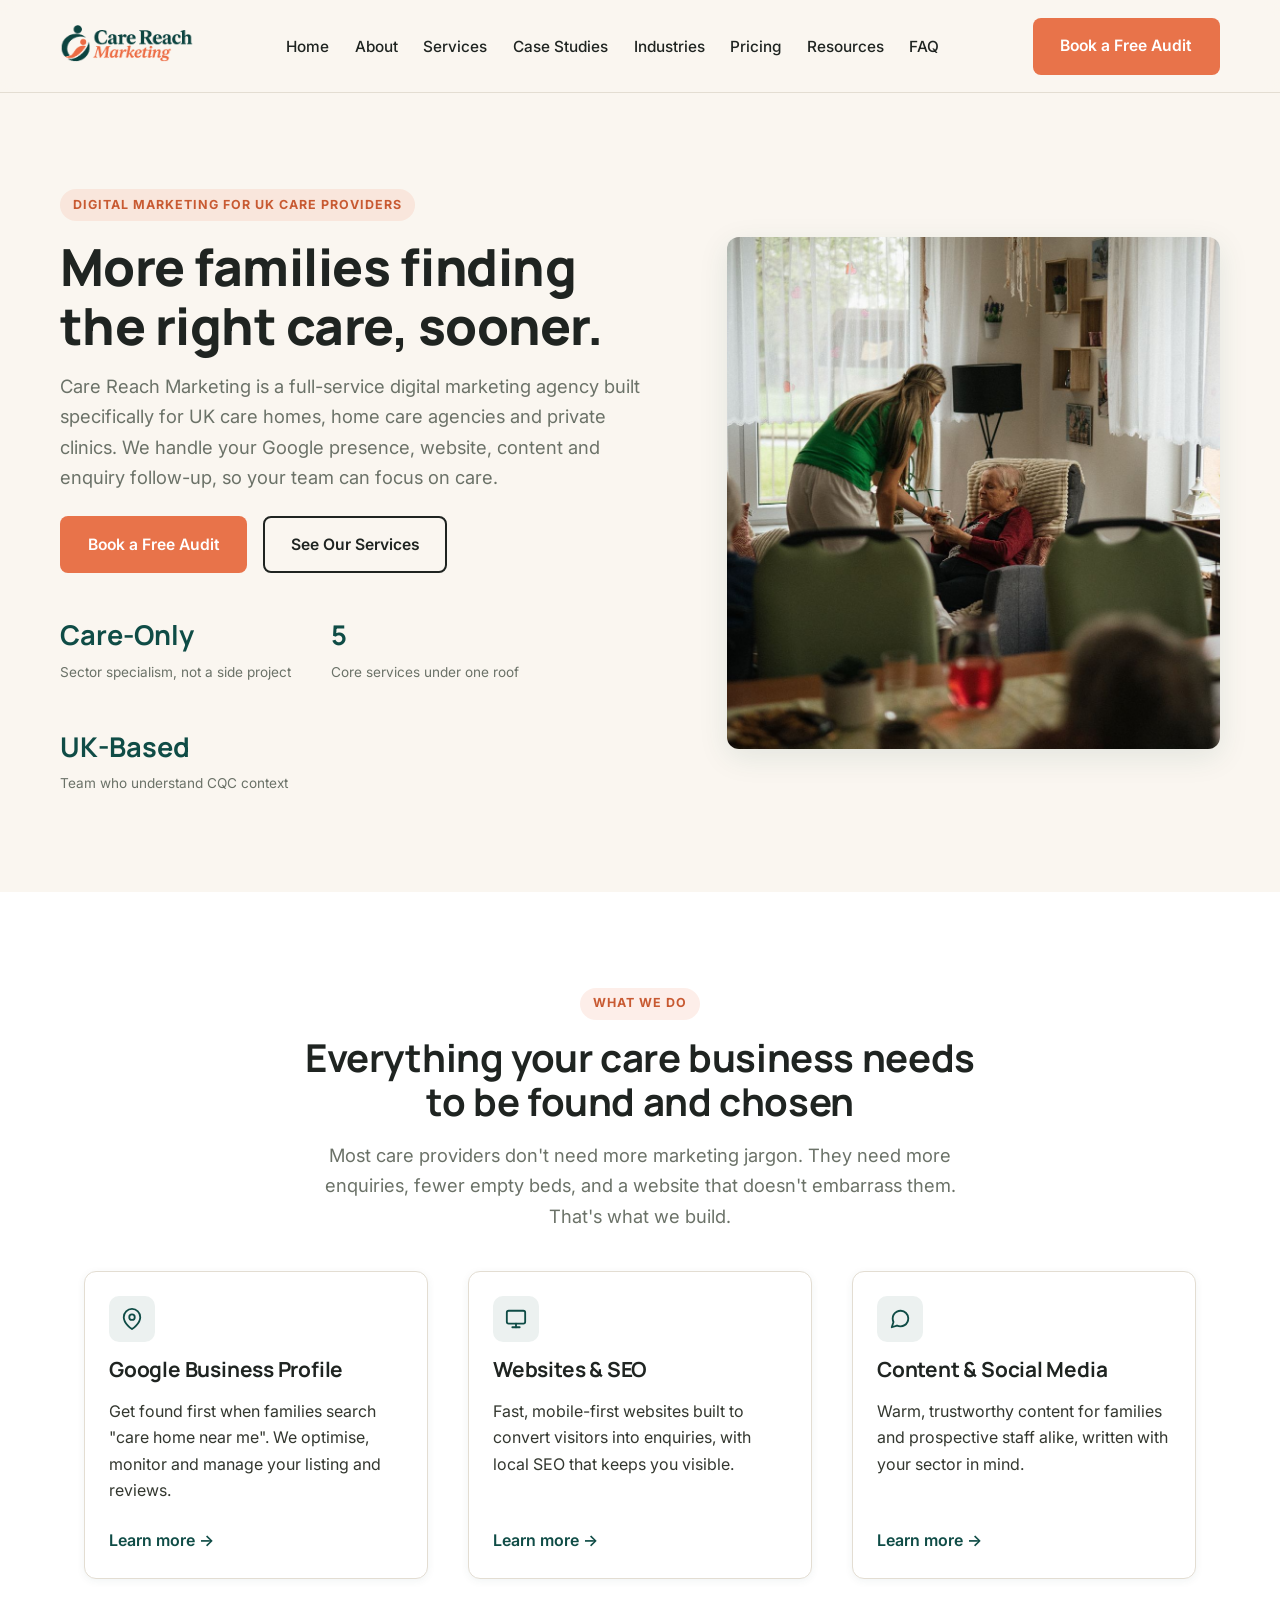
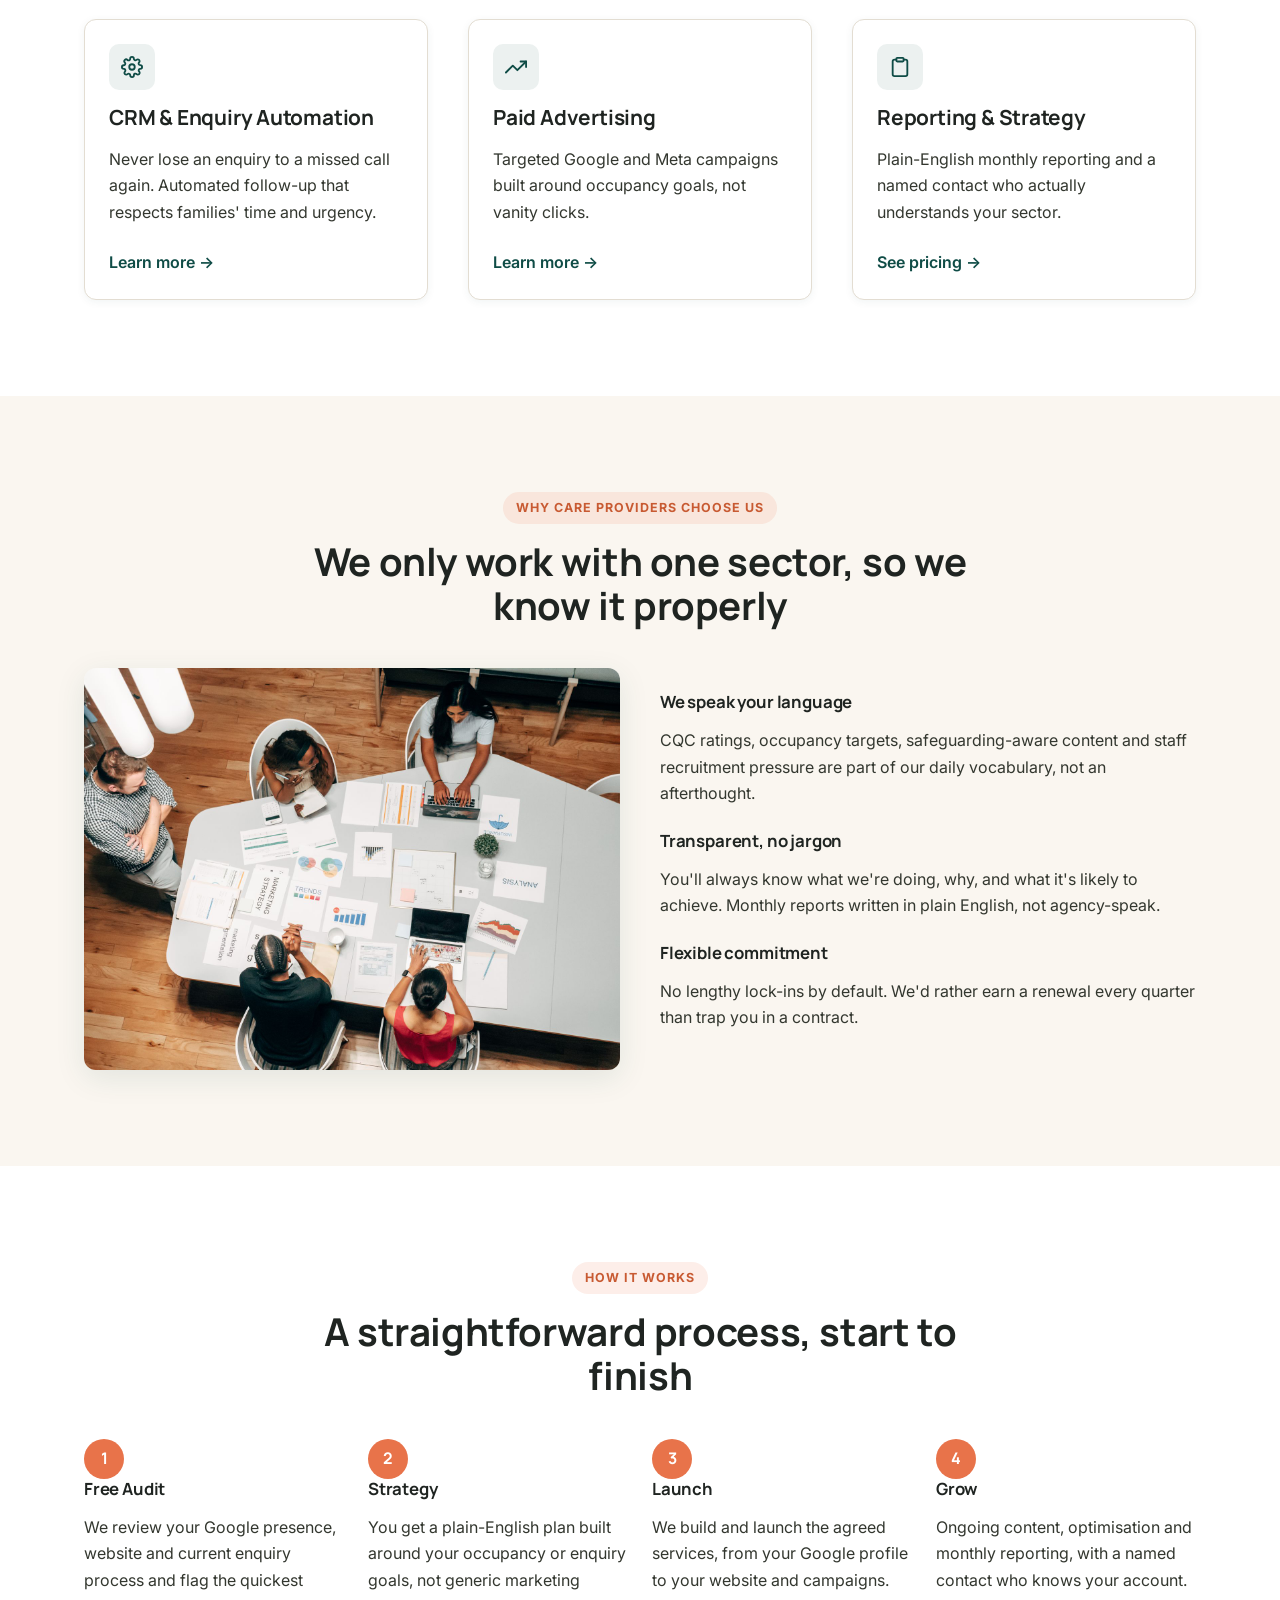
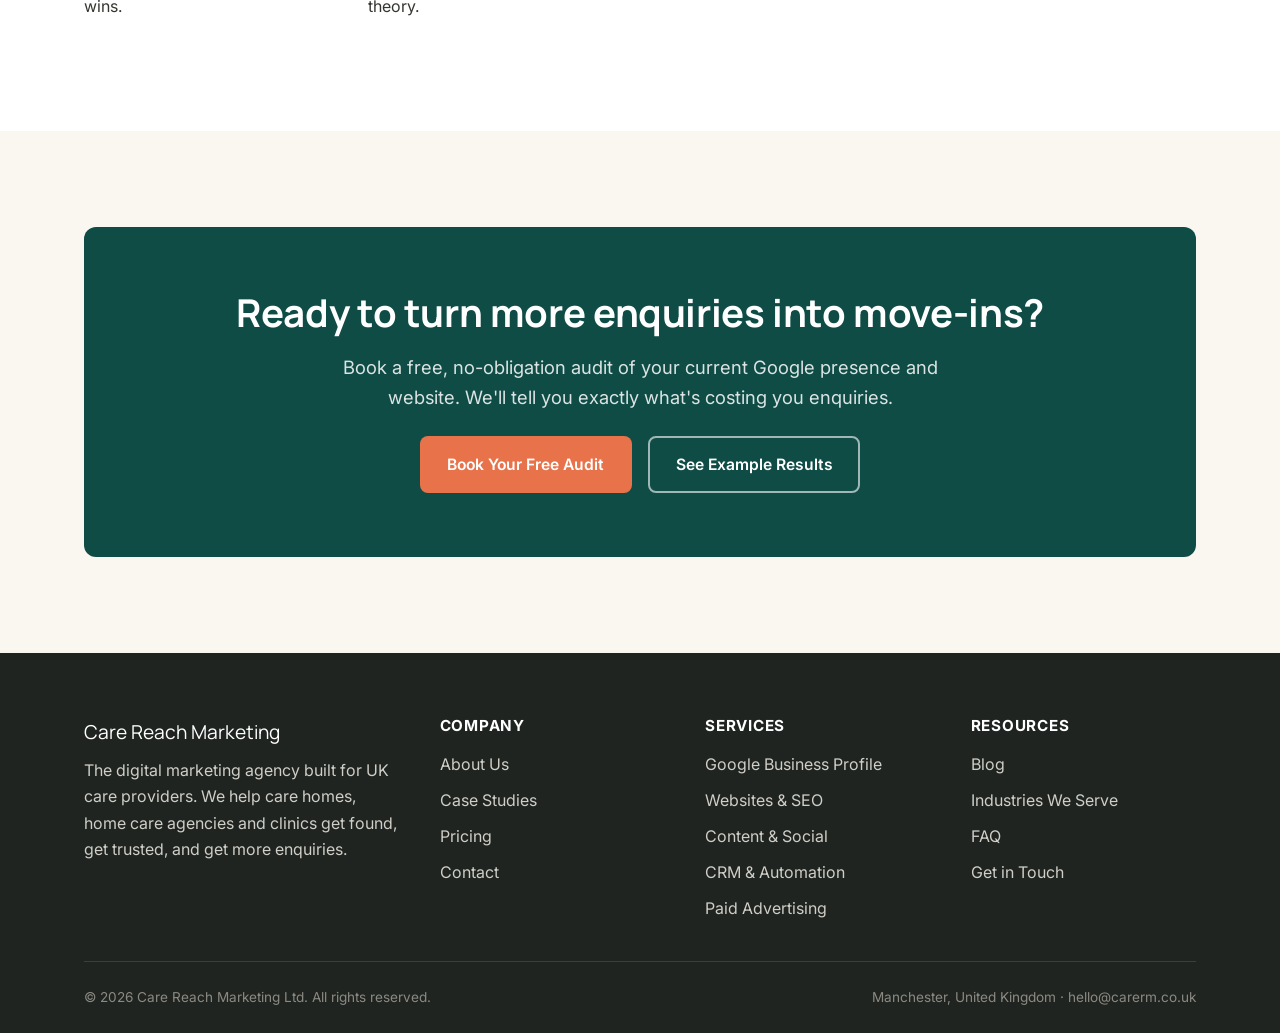
==== index.html @ 176f3e53 "Import existing Care Reach Marketing site Imports the 9-page static site as currently built, before " ====
<!DOCTYPE html>
<html lang="en-GB">
<head>
<meta charset="UTF-8">
<meta name="viewport" content="width=device-width, initial-scale=1.0">
<title>Care Home Marketing Agency UK | Care Reach Marketing</title>
<meta name="description" content="UK digital marketing agency for care homes, home care agencies and clinics. Get more enquiries with Google, website, content and CRM support. Book a free audit.">
<link rel="canonical" href="https://care-reach-marketing.vercel.app">
<meta property="og:type" content="website">
<meta property="og:site_name" content="Care Reach Marketing">
<meta property="og:title" content="Care Home Marketing Agency UK | Care Reach Marketing">
<meta property="og:description" content="UK digital marketing agency for care homes, home care agencies and clinics. Get more enquiries with Google, website, content and CRM support. Book a free audit.">
<meta property="og:url" content="https://care-reach-marketing.vercel.app">
<meta property="og:image" content="https://images.pexels.com/photos/6129145/pexels-photo-6129145.jpeg?auto=compress&cs=tinysrgb&w=1200">
<meta property="og:locale" content="en_GB">
<meta name="twitter:card" content="summary_large_image">
<meta name="twitter:title" content="Care Home Marketing Agency UK | Care Reach Marketing">
<meta name="twitter:description" content="UK digital marketing agency for care homes, home care agencies and clinics. Get more enquiries with Google, website, content and CRM support. Book a free audit.">
<meta name="twitter:image" content="https://images.pexels.com/photos/6129145/pexels-photo-6129145.jpeg?auto=compress&cs=tinysrgb&w=1200">
<link rel="preconnect" href="https://fonts.googleapis.com">
<link rel="preconnect" href="https://fonts.gstatic.com" crossorigin>
<link href="https://fonts.googleapis.com/css2?family=Manrope:wght@500;600;700;800&family=Inter:wght@400;500;600;700&display=swap" rel="stylesheet">
<link rel="icon" href="assets/favicon.ico" sizes="any">
<link rel="apple-touch-icon" href="assets/apple-touch-icon.png">
<link rel="stylesheet" href="assets/css/styles.css">
<script type="application/ld+json">
{
  "@context": "https://schema.org",
  "@type": "ProfessionalService",
  "name": "Care Reach Marketing",
  "url": "https://care-reach-marketing.vercel.app",
  "logo": "https://care-reach-marketing.vercel.app/assets/images/logo.png",
  "image": "https://care-reach-marketing.vercel.app/assets/images/logo.png",
  "description": "Digital marketing agency for UK care homes, home care agencies and private clinics.",
  "email": "hello@carerm.co.uk",
  "telephone": "+44-161-000-0000",
  "address": {
    "@type": "PostalAddress",
    "addressLocality": "Manchester",
    "addressCountry": "GB"
  },
  "areaServed": "GB",
  "priceRange": "££"
}
</script>
</head>
<body>
<header class="site-header">
  <div class="container header-inner">
    <a href="index.html" class="logo">
      <img src="assets/images/logo.png" alt="Care Reach Marketing" class="logo-img">
    </a>
    <nav class="main-nav">
      <ul class="nav-links">
        <li><a href="index.html" class="active">Home</a></li>
        <li><a href="about.html">About</a></li>
        <li><a href="services.html">Services</a></li>
        <li><a href="case-studies.html">Case Studies</a></li>
        <li><a href="industries.html">Industries</a></li>
        <li><a href="pricing.html">Pricing</a></li>
        <li><a href="resources.html">Resources</a></li>
        <li><a href="faq.html">FAQ</a></li>
        <li class="mobile-only-cta"><a href="contact.html" class="btn btn-primary btn-block">Book a Free Audit</a></li>
      </ul>
    </nav>
    <div class="nav-cta">
      <a href="contact.html" class="btn btn-primary">Book a Free Audit</a>
      <button class="nav-toggle" aria-label="Toggle menu"><span></span><span></span><span></span></button>
    </div>
  </div>
</header>

<section class="hero container">
  <div class="hero-copy">
    <span class="eyebrow">Digital Marketing for UK Care Providers</span>
    <h1>More families finding the right care, sooner.</h1>
    <p class="lede">Care Reach Marketing is a full-service digital marketing agency built specifically for UK care homes, home care agencies and private clinics. We handle your Google presence, website, content and enquiry follow-up, so your team can focus on care.</p>
    <div class="hero-actions">
      <a href="contact.html" class="btn btn-primary">Book a Free Audit</a>
      <a href="services.html" class="btn btn-outline" style="color:#1F2421;">See Our Services</a>
    </div>
    <div class="hero-stats">
      <div class="hero-stat"><strong>Care-Only</strong><span>Sector specialism, not a side project</span></div>
      <div class="hero-stat"><strong>5</strong><span>Core services under one roof</span></div>
      <div class="hero-stat"><strong>UK-Based</strong><span>Team who understand CQC context</span></div>
    </div>
  </div>
  <div class="hero-media">
    <img src="assets/images/hero-caregiver.jpg" alt="A carer supporting an elderly resident in a UK care setting" width="640" height="512">
  </div>
</section>

<section class="section section-alt">
  <div class="container">
    <div class="text-center" style="max-width:700px;margin:0 auto;">
      <span class="eyebrow">What We Do</span>
      <h2>Everything your care business needs to be found and chosen</h2>
      <p class="lede center">Most care providers don't need more marketing jargon. They need more enquiries, fewer empty beds, and a website that doesn't embarrass them. That's what we build.</p>
    </div>
    <div class="grid grid-3" style="margin-top:2.5rem;">
      <div class="card service-card">
        <div class="card-icon"><svg viewBox="0 0 24 24" fill="none" stroke="currentColor" stroke-width="2" stroke-linecap="round" stroke-linejoin="round"><path d="M21 10c0 7-9 13-9 13s-9-6-9-13a9 9 0 0 1 18 0Z"/><circle cx="12" cy="10" r="3"/></svg></div>
        <h3>Google Business Profile</h3>
        <p>Get found first when families search "care home near me". We optimise, monitor and manage your listing and reviews.</p>
        <a href="services.html">Learn more &rarr;</a>
      </div>
      <div class="card service-card">
        <div class="card-icon"><svg viewBox="0 0 24 24" fill="none" stroke="currentColor" stroke-width="2" stroke-linecap="round" stroke-linejoin="round"><rect x="2" y="3" width="20" height="14" rx="2"/><line x1="8" y1="21" x2="16" y2="21"/><line x1="12" y1="17" x2="12" y2="21"/></svg></div>
        <h3>Websites &amp; SEO</h3>
        <p>Fast, mobile-first websites built to convert visitors into enquiries, with local SEO that keeps you visible.</p>
        <a href="services.html">Learn more &rarr;</a>
      </div>
      <div class="card service-card">
        <div class="card-icon"><svg viewBox="0 0 24 24" fill="none" stroke="currentColor" stroke-width="2" stroke-linecap="round" stroke-linejoin="round"><path d="M21 11.5a8.38 8.38 0 0 1-.9 3.8 8.5 8.5 0 0 1-7.6 4.7 8.38 8.38 0 0 1-3.8-.9L3 21l1.9-5.7a8.38 8.38 0 0 1-.9-3.8 8.5 8.5 0 0 1 4.7-7.6 8.38 8.38 0 0 1 3.8-.9h.5a8.48 8.48 0 0 1 8 8v.5z"/></svg></div>
        <h3>Content &amp; Social Media</h3>
        <p>Warm, trustworthy content for families and prospective staff alike, written with your sector in mind.</p>
        <a href="services.html">Learn more &rarr;</a>
      </div>
      <div class="card service-card">
        <div class="card-icon"><svg viewBox="0 0 24 24" fill="none" stroke="currentColor" stroke-width="2" stroke-linecap="round" stroke-linejoin="round"><circle cx="12" cy="12" r="3"/><path d="M19.4 15a1.65 1.65 0 0 0 .33 1.82l.06.06a2 2 0 1 1-2.83 2.83l-.06-.06a1.65 1.65 0 0 0-1.82-.33 1.65 1.65 0 0 0-1 1.51V21a2 2 0 0 1-4 0v-.09A1.65 1.65 0 0 0 9 19.4a1.65 1.65 0 0 0-1.82.33l-.06.06a2 2 0 1 1-2.83-2.83l.06-.06a1.65 1.65 0 0 0 .33-1.82 1.65 1.65 0 0 0-1.51-1H3a2 2 0 0 1 0-4h.09A1.65 1.65 0 0 0 4.6 9a1.65 1.65 0 0 0-.33-1.82l-.06-.06a2 2 0 1 1 2.83-2.83l.06.06a1.65 1.65 0 0 0 1.82.33H9a1.65 1.65 0 0 0 1-1.51V3a2 2 0 0 1 4 0v.09a1.65 1.65 0 0 0 1 1.51 1.65 1.65 0 0 0 1.82-.33l.06-.06a2 2 0 1 1 2.83 2.83l-.06.06a1.65 1.65 0 0 0-.33 1.82V9a1.65 1.65 0 0 0 1.51 1H21a2 2 0 0 1 0 4h-.09a1.65 1.65 0 0 0-1.51 1z"/></svg></div>
        <h3>CRM &amp; Enquiry Automation</h3>
        <p>Never lose an enquiry to a missed call again. Automated follow-up that respects families' time and urgency.</p>
        <a href="services.html">Learn more &rarr;</a>
      </div>
      <div class="card service-card">
        <div class="card-icon"><svg viewBox="0 0 24 24" fill="none" stroke="currentColor" stroke-width="2" stroke-linecap="round" stroke-linejoin="round"><polyline points="23 6 13.5 15.5 8.5 10.5 1 18"/><polyline points="17 6 23 6 23 12"/></svg></div>
        <h3>Paid Advertising</h3>
        <p>Targeted Google and Meta campaigns built around occupancy goals, not vanity clicks.</p>
        <a href="services.html">Learn more &rarr;</a>
      </div>
      <div class="card service-card">
        <div class="card-icon"><svg viewBox="0 0 24 24" fill="none" stroke="currentColor" stroke-width="2" stroke-linecap="round" stroke-linejoin="round"><path d="M16 4h2a2 2 0 0 1 2 2v14a2 2 0 0 1-2 2H6a2 2 0 0 1-2-2V6a2 2 0 0 1 2-2h2"/><rect x="8" y="2" width="8" height="4" rx="1" ry="1"/></svg></div>
        <h3>Reporting &amp; Strategy</h3>
        <p>Plain-English monthly reporting and a named contact who actually understands your sector.</p>
        <a href="pricing.html">See pricing &rarr;</a>
      </div>
    </div>
  </div>
</section>

<section class="section">
  <div class="container">
    <div class="text-center" style="max-width:700px;margin:0 auto;">
      <span class="eyebrow">Why Care Providers Choose Us</span>
      <h2>We only work with one sector, so we know it properly</h2>
    </div>
    <div class="grid grid-2" style="margin-top:2.5rem;align-items:center;">
      <img src="assets/images/team-discussion.jpg" alt="Marketing team reviewing a care client's campaign performance" style="border-radius:12px;box-shadow:var(--shadow-md);">
      <div>
        <div style="margin-bottom:1.5rem;">
          <h4>We speak your language</h4>
          <p>CQC ratings, occupancy targets, safeguarding-aware content and staff recruitment pressure are part of our daily vocabulary, not an afterthought.</p>
        </div>
        <div style="margin-bottom:1.5rem;">
          <h4>Transparent, no jargon</h4>
          <p>You'll always know what we're doing, why, and what it's likely to achieve. Monthly reports written in plain English, not agency-speak.</p>
        </div>
        <div>
          <h4>Flexible commitment</h4>
          <p>No lengthy lock-ins by default. We'd rather earn a renewal every quarter than trap you in a contract.</p>
        </div>
      </div>
    </div>
  </div>
</section>

<section class="section section-alt">
  <div class="container">
    <div class="text-center" style="max-width:700px;margin:0 auto;">
      <span class="eyebrow">How It Works</span>
      <h2>A straightforward process, start to finish</h2>
    </div>
    <div class="steps" style="margin-top:2.5rem;">
      <div class="step"><h4>Free Audit</h4><p>We review your Google presence, website and current enquiry process and flag the quickest wins.</p></div>
      <div class="step"><h4>Strategy</h4><p>You get a plain-English plan built around your occupancy or enquiry goals, not generic marketing theory.</p></div>
      <div class="step"><h4>Launch</h4><p>We build and launch the agreed services, from your Google profile to your website and campaigns.</p></div>
      <div class="step"><h4>Grow</h4><p>Ongoing content, optimisation and monthly reporting, with a named contact who knows your account.</p></div>
    </div>
  </div>
</section>

<section class="section">
  <div class="container">
    <div class="cta-band">
      <h2>Ready to turn more enquiries into move-ins?</h2>
      <p class="lede center" style="color:rgba(255,255,255,0.85);">Book a free, no-obligation audit of your current Google presence and website. We'll tell you exactly what's costing you enquiries.</p>
      <div class="hero-actions" style="justify-content:center;">
        <a href="contact.html" class="btn btn-primary">Book Your Free Audit</a>
        <a href="case-studies.html" class="btn btn-outline">See Example Results</a>
      </div>
    </div>
  </div>
</section>
<footer class="site-footer">
  <div class="container">
    <div class="footer-grid">
      <div>
        <div class="footer-logo">Care Reach Marketing</div>
        <p>The digital marketing agency built for UK care providers. We help care homes, home care agencies and clinics get found, get trusted, and get more enquiries.</p>
      </div>
      <div>
        <h4>Company</h4>
        <ul class="footer-links">
          <li><a href="about.html">About Us</a></li>
          <li><a href="case-studies.html">Case Studies</a></li>
          <li><a href="pricing.html">Pricing</a></li>
          <li><a href="contact.html">Contact</a></li>
        </ul>
      </div>
      <div>
        <h4>Services</h4>
        <ul class="footer-links">
          <li><a href="services.html">Google Business Profile</a></li>
          <li><a href="services.html">Websites &amp; SEO</a></li>
          <li><a href="services.html">Content &amp; Social</a></li>
          <li><a href="services.html">CRM &amp; Automation</a></li>
          <li><a href="services.html">Paid Advertising</a></li>
        </ul>
      </div>
      <div>
        <h4>Resources</h4>
        <ul class="footer-links">
          <li><a href="resources.html">Blog</a></li>
          <li><a href="industries.html">Industries We Serve</a></li>
          <li><a href="faq.html">FAQ</a></li>
          <li><a href="contact.html">Get in Touch</a></li>
        </ul>
      </div>
    </div>
    <div class="footer-bottom">
      <span>&copy; 2026 Care Reach Marketing Ltd. All rights reserved.</span>
      <span>Manchester, United Kingdom &middot; hello@carerm.co.uk</span>
    </div>
  </div>
</footer>
<script src="assets/js/main.js"></script>
</body>
</html>
---- assets/css/styles.css ----
/* ============================================
   Care Reach Marketing — Shared Stylesheet
   ============================================ */

:root {
  /* Brand palette */
  --color-primary: #0F4C46;
  --color-primary-dark: #093430;
  --color-primary-light: #16665D;
  --color-accent: #E8734A;
  --color-accent-dark: #C85A32;
  --color-cream: #FAF6F0;
  --color-cream-alt: #F1EAE0;
  --color-charcoal: #1F2421;
  --color-text: #33372F;
  --color-text-muted: #6B7268;
  --color-white: #FFFFFF;
  --color-border: #E3DDD2;
  --color-success-bg: #EAF3E9;

  /* Type */
  --font-heading: 'Manrope', -apple-system, BlinkMacSystemFont, 'Segoe UI', sans-serif;
  --font-body: 'Inter', -apple-system, BlinkMacSystemFont, 'Segoe UI', sans-serif;

  /* Spacing */
  --space-xs: 0.5rem;
  --space-sm: 1rem;
  --space-md: 1.5rem;
  --space-lg: 2.5rem;
  --space-xl: 4rem;
  --space-2xl: 6rem;

  --radius: 12px;
  --radius-sm: 8px;
  --shadow-sm: 0 2px 8px rgba(15, 76, 70, 0.06);
  --shadow-md: 0 8px 30px rgba(15, 76, 70, 0.10);
  --container-width: 1160px;
}

* { box-sizing: border-box; }
html { scroll-behavior: smooth; }

body {
  margin: 0;
  font-family: var(--font-body);
  color: var(--color-text);
  background: var(--color-cream);
  line-height: 1.65;
  -webkit-font-smoothing: antialiased;
}

img { max-width: 100%; display: block; }

h1, h2, h3, h4 {
  font-family: var(--font-heading);
  color: var(--color-charcoal);
  line-height: 1.15;
  margin: 0 0 var(--space-sm);
  font-weight: 700;
  letter-spacing: -0.01em;
}

h1 { font-size: clamp(2.2rem, 4vw, 3.4rem); font-weight: 800; }
h2 { font-size: clamp(1.7rem, 3vw, 2.4rem); }
h3 { font-size: 1.3rem; }
h4 { font-size: 1.05rem; }

p { margin: 0 0 var(--space-sm); color: var(--color-text); }
a { color: var(--color-primary); text-decoration: none; }
a:hover { text-decoration: underline; }

.container {
  max-width: var(--container-width);
  margin: 0 auto;
  padding: 0 1.5rem;
}

.eyebrow {
  display: inline-block;
  font-size: 0.78rem;
  font-weight: 700;
  letter-spacing: 0.08em;
  text-transform: uppercase;
  color: var(--color-accent-dark);
  background: rgba(232, 115, 74, 0.12);
  padding: 0.35rem 0.8rem;
  border-radius: 999px;
  margin-bottom: var(--space-sm);
}

.section { padding: var(--space-2xl) 0; }
.section-sm { padding: var(--space-xl) 0; }
.section-alt { background: var(--color-white); }
.section-dark { background: var(--color-primary); color: var(--color-white); }
.section-dark h2, .section-dark h3, .section-dark p { color: var(--color-white); }

.text-center { text-align: center; }
.lede {
  font-size: 1.15rem;
  color: var(--color-text-muted);
  max-width: 640px;
}
.lede.center { margin-left: auto; margin-right: auto; }

/* Buttons */
.btn {
  display: inline-flex;
  align-items: center;
  gap: 0.5rem;
  padding: 0.85rem 1.6rem;
  border-radius: var(--radius-sm);
  font-weight: 600;
  font-size: 0.98rem;
  cursor: pointer;
  border: 2px solid transparent;
  transition: transform 0.15s ease, box-shadow 0.15s ease, background 0.15s ease;
}
.btn:hover { text-decoration: none; transform: translateY(-1px); }
.btn-primary {
  background: var(--color-accent);
  color: var(--color-white);
}
.btn-primary:hover { background: var(--color-accent-dark); box-shadow: var(--shadow-md); }
.btn-outline {
  background: transparent;
  border-color: currentColor;
  color: inherit;
}
.btn-outline:hover { background: rgba(255,255,255,0.1); }
.btn-dark {
  background: var(--color-primary);
  color: var(--color-white);
}
.btn-dark:hover { background: var(--color-primary-dark); }
.btn-block { width: 100%; justify-content: center; }

/* Header */
.site-header {
  position: sticky;
  top: 0;
  z-index: 100;
  background: rgba(250, 246, 240, 0.94);
  backdrop-filter: blur(8px);
  border-bottom: 1px solid var(--color-border);
}
.header-inner {
  display: flex;
  align-items: center;
  justify-content: space-between;
  padding: 1.1rem 0;
}
.logo {
  display: flex;
  align-items: center;
}
.logo-img {
  height: 42px;
  width: auto;
  display: block;
}
.main-nav { display: flex; align-items: center; gap: var(--space-lg); }
.nav-links { display: flex; gap: 1.6rem; list-style: none; margin: 0; padding: 0; }
.nav-links a {
  color: var(--color-charcoal);
  font-weight: 500;
  font-size: 0.96rem;
}
.nav-links a:hover { color: var(--color-primary); text-decoration: none; }
.nav-cta { display: flex; align-items: center; gap: 1rem; }
.nav-toggle {
  display: none;
  background: none; border: none; cursor: pointer;
  flex-direction: column; gap: 5px; padding: 0.4rem;
}
.nav-toggle span { width: 24px; height: 2px; background: var(--color-charcoal); display: block; }
.mobile-only-cta { display: none; }

/* Footer */
.site-footer {
  background: var(--color-charcoal);
  color: #CFCEC7;
  padding: var(--space-xl) 0 var(--space-md);
}
.footer-grid {
  display: grid;
  grid-template-columns: 1.4fr 1fr 1fr 1fr;
  gap: var(--space-lg);
  padding-bottom: var(--space-lg);
  border-bottom: 1px solid rgba(255,255,255,0.12);
}
.site-footer h4 { color: var(--color-white); font-family: var(--font-body); font-size: 0.95rem; text-transform: uppercase; letter-spacing: 0.05em; margin-bottom: var(--space-sm); }
.site-footer p { color: #CFCEC7; }
.site-footer a { color: #CFCEC7; }
.site-footer a:hover { color: var(--color-white); }
.footer-links { list-style: none; margin: 0; padding: 0; display: flex; flex-direction: column; gap: 0.6rem; }
.footer-bottom {
  display: flex; justify-content: space-between; align-items: center;
  padding-top: var(--space-md); font-size: 0.85rem; color: #8B8A82; flex-wrap: wrap; gap: 0.5rem;
}
.footer-logo { font-family: var(--font-heading); color: var(--color-white); font-size: 1.2rem; margin-bottom: var(--space-xs); }

/* Hero */
.hero {
  padding: var(--space-2xl) 0;
  display: grid;
  grid-template-columns: 1.1fr 0.9fr;
  gap: var(--space-xl);
  align-items: center;
}
.hero-media img {
  border-radius: var(--radius);
  box-shadow: var(--shadow-md);
  width: 100%;
  aspect-ratio: 4/3.2;
  object-fit: cover;
}
.hero-actions { display: flex; gap: 1rem; margin-top: var(--space-md); flex-wrap: wrap; }
.hero-stats { display: flex; gap: var(--space-lg); margin-top: var(--space-lg); flex-wrap: wrap; }
.hero-stat strong { display: block; font-family: var(--font-heading); font-size: 1.7rem; color: var(--color-primary); }
.hero-stat span { font-size: 0.85rem; color: var(--color-text-muted); }

.page-hero {
  padding: var(--space-xl) 0 var(--space-lg);
  text-align: center;
}
.page-hero .lede { margin: 0 auto; }

/* Grid utilities */
.grid { display: grid; gap: var(--space-lg); }
.grid-2 { grid-template-columns: repeat(2, 1fr); }
.grid-3 { grid-template-columns: repeat(3, 1fr); }
.grid-4 { grid-template-columns: repeat(4, 1fr); }

/* Cards */
.card {
  background: var(--color-white);
  border: 1px solid var(--color-border);
  border-radius: var(--radius);
  padding: var(--space-md);
  box-shadow: var(--shadow-sm);
}
.card-icon {
  width: 46px; height: 46px;
  border-radius: 10px;
  background: rgba(15, 76, 70, 0.08);
  color: var(--color-primary);
  display: flex; align-items: center; justify-content: center;
  margin-bottom: var(--space-sm);
}
.card-icon svg { width: 22px; height: 22px; }
.service-card { display: flex; flex-direction: column; height: 100%; }
.service-card p { flex-grow: 1; }
.service-card a { font-weight: 600; margin-top: var(--space-xs); }

.media-card { overflow: hidden; padding: 0; }
.media-card img { width: 100%; height: 220px; object-fit: cover; }
.media-card .card-body { padding: var(--space-md); }

/* Testimonial / quote */
.quote-card {
  background: var(--color-white);
  border-left: 4px solid var(--color-accent);
  border-radius: var(--radius-sm);
  padding: var(--space-md) var(--space-lg);
  box-shadow: var(--shadow-sm);
}
.quote-card p { font-size: 1.05rem; font-style: italic; color: var(--color-charcoal); }
.quote-author { font-weight: 700; font-style: normal; margin-top: var(--space-sm); color: var(--color-primary); }
.quote-role { font-size: 0.85rem; color: var(--color-text-muted); font-style: normal; }

/* Logo strip */
.logo-strip {
  display: flex;
  justify-content: space-between;
  align-items: center;
  flex-wrap: wrap;
  gap: var(--space-md);
  opacity: 0.75;
  font-family: var(--font-heading);
  font-weight: 600;
  color: var(--color-text-muted);
}

/* Pricing */
.pricing-grid { display: grid; grid-template-columns: repeat(3, 1fr); gap: var(--space-md); align-items: stretch; }
.pricing-card {
  background: var(--color-white);
  border: 1px solid var(--color-border);
  border-radius: var(--radius);
  padding: var(--space-lg) var(--space-md);
  display: flex;
  flex-direction: column;
  position: relative;
}
.pricing-card.featured {
  background: var(--color-primary);
  color: var(--color-white);
  border-color: var(--color-primary);
  transform: scale(1.03);
  box-shadow: var(--shadow-md);
}
.pricing-card.featured h3, .pricing-card.featured .price, .pricing-card.featured p { color: var(--color-white); }
.pricing-badge {
  position: absolute; top: -14px; right: var(--space-md);
  background: var(--color-accent); color: var(--color-white);
  font-size: 0.75rem; font-weight: 700; letter-spacing: 0.04em;
  text-transform: uppercase; padding: 0.35rem 0.8rem; border-radius: 999px;
}
.price { font-family: var(--font-heading); font-size: 2.4rem; color: var(--color-primary); margin: var(--space-xs) 0; }
.price span { font-size: 0.95rem; font-weight: 400; color: var(--color-text-muted); font-family: var(--font-body); }
.pricing-card.featured .price span { color: rgba(255,255,255,0.75); }
.price-features { list-style: none; padding: 0; margin: var(--space-md) 0; flex-grow: 1; }
.price-features li { padding: 0.5rem 0; border-bottom: 1px solid var(--color-border); font-size: 0.93rem; display: flex; gap: 0.6rem; }
.pricing-card.featured .price-features li { border-color: rgba(255,255,255,0.18); }
.price-features li::before { content: "✓"; color: var(--color-accent); font-weight: 700; }

/* FAQ accordion */
.faq-item {
  background: var(--color-white);
  border: 1px solid var(--color-border);
  border-radius: var(--radius-sm);
  margin-bottom: 0.8rem;
  overflow: hidden;
}
.faq-question {
  width: 100%;
  text-align: left;
  background: none;
  border: none;
  padding: 1.1rem 1.3rem;
  font-family: var(--font-body);
  font-weight: 600;
  font-size: 1rem;
  color: var(--color-charcoal);
  cursor: pointer;
  display: flex;
  justify-content: space-between;
  align-items: center;
  gap: 1rem;
}
.faq-question::after {
  content: "+";
  font-size: 1.4rem;
  color: var(--color-accent);
  flex-shrink: 0;
  transition: transform 0.2s ease;
}
.faq-item.open .faq-question::after { transform: rotate(45deg); }
.faq-answer {
  max-height: 0;
  overflow: hidden;
  transition: max-height 0.25s ease;
  padding: 0 1.3rem;
}
.faq-item.open .faq-answer { max-height: 400px; padding: 0 1.3rem 1.2rem; }
.faq-answer p { color: var(--color-text-muted); margin: 0; }

/* Forms */
.form-grid { display: grid; grid-template-columns: 1fr 1fr; gap: var(--space-sm); }
.form-field { display: flex; flex-direction: column; gap: 0.4rem; margin-bottom: var(--space-sm); }
.form-field.full { grid-column: 1 / -1; }
.form-field label { font-size: 0.88rem; font-weight: 600; color: var(--color-charcoal); }
.form-field input, .form-field select, .form-field textarea {
  padding: 0.75rem 0.9rem;
  border: 1px solid var(--color-border);
  border-radius: var(--radius-sm);
  font-family: var(--font-body);
  font-size: 0.95rem;
  background: var(--color-white);
}
.form-field textarea { resize: vertical; min-height: 120px; }
.form-field input:focus, .form-field select:focus, .form-field textarea:focus {
  outline: 2px solid var(--color-primary-light);
  outline-offset: 1px;
}

/* Badges / tags */
.tag-row { display: flex; gap: 0.6rem; flex-wrap: wrap; margin: var(--space-sm) 0; }
.tag {
  background: var(--color-cream-alt);
  color: var(--color-primary-dark);
  font-size: 0.82rem;
  font-weight: 600;
  padding: 0.35rem 0.8rem;
  border-radius: 999px;
}

/* CTA band */
.cta-band {
  background: var(--color-primary);
  color: var(--color-white);
  border-radius: var(--radius);
  padding: var(--space-xl);
  text-align: center;
}
.cta-band h2, .cta-band p { color: var(--color-white); }
.cta-band .btn-outline { border-color: rgba(255,255,255,0.6); }

/* Breadcrumb-ish process steps */
.steps { display: grid; grid-template-columns: repeat(4, 1fr); gap: var(--space-md); counter-reset: step; }
.step { position: relative; padding-top: var(--space-lg); }
.step::before {
  counter-increment: step;
  content: counter(step);
  position: absolute;
  top: 0; left: 0;
  width: 40px; height: 40px;
  border-radius: 50%;
  background: var(--color-accent);
  color: var(--color-white);
  display: flex; align-items: center; justify-content: center;
  font-family: var(--font-heading);
  font-weight: 700;
}

/* Blog cards */
.blog-meta { font-size: 0.82rem; color: var(--color-text-muted); margin-bottom: 0.3rem; }

/* Responsive */
@media (max-width: 960px) {
  .hero { grid-template-columns: 1fr; }
  .hero-media { order: -1; }
  .footer-grid { grid-template-columns: 1fr 1fr; }
  .grid-3, .pricing-grid { grid-template-columns: 1fr 1fr; }
  .grid-4 { grid-template-columns: 1fr 1fr; }
  .steps { grid-template-columns: 1fr 1fr; }
  .pricing-card.featured { transform: none; }
}
@media (max-width: 720px) {
  .logo-img { height: 32px; }
  .nav-links, .nav-cta .btn-primary, .nav-cta .btn-outline { display: none; }
  .nav-toggle { display: flex; }
  .main-nav.open .nav-links {
    display: flex; flex-direction: column;
    position: absolute; top: 100%; left: 0; right: 0;
    background: var(--color-cream); padding: 1.5rem; gap: 1.2rem;
    border-bottom: 1px solid var(--color-border);
  }
  .main-nav.open .mobile-only-cta { display: block; margin-top: 0.5rem; }
  .grid-2, .grid-3, .grid-4, .pricing-grid, .footer-grid, .steps, .form-grid { grid-template-columns: 1fr; }
  .footer-bottom { flex-direction: column; align-items: flex-start; }
}
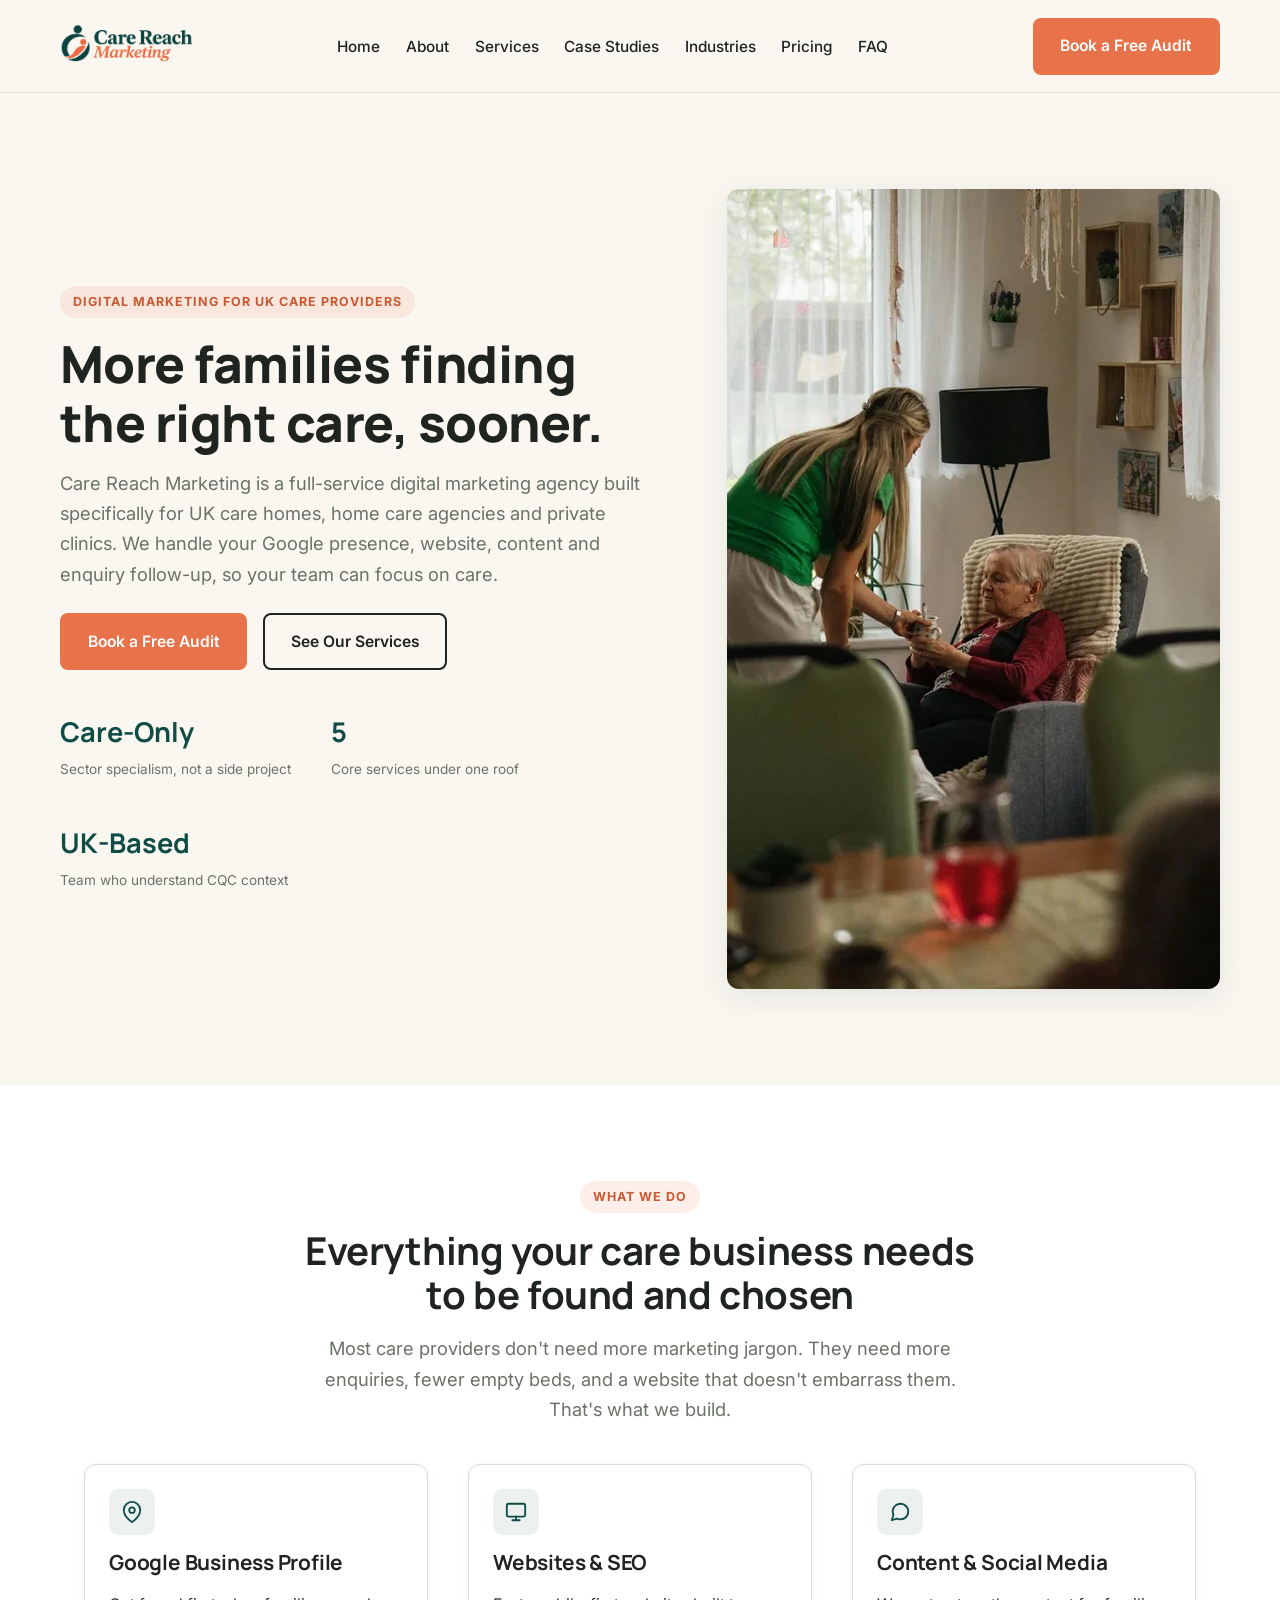
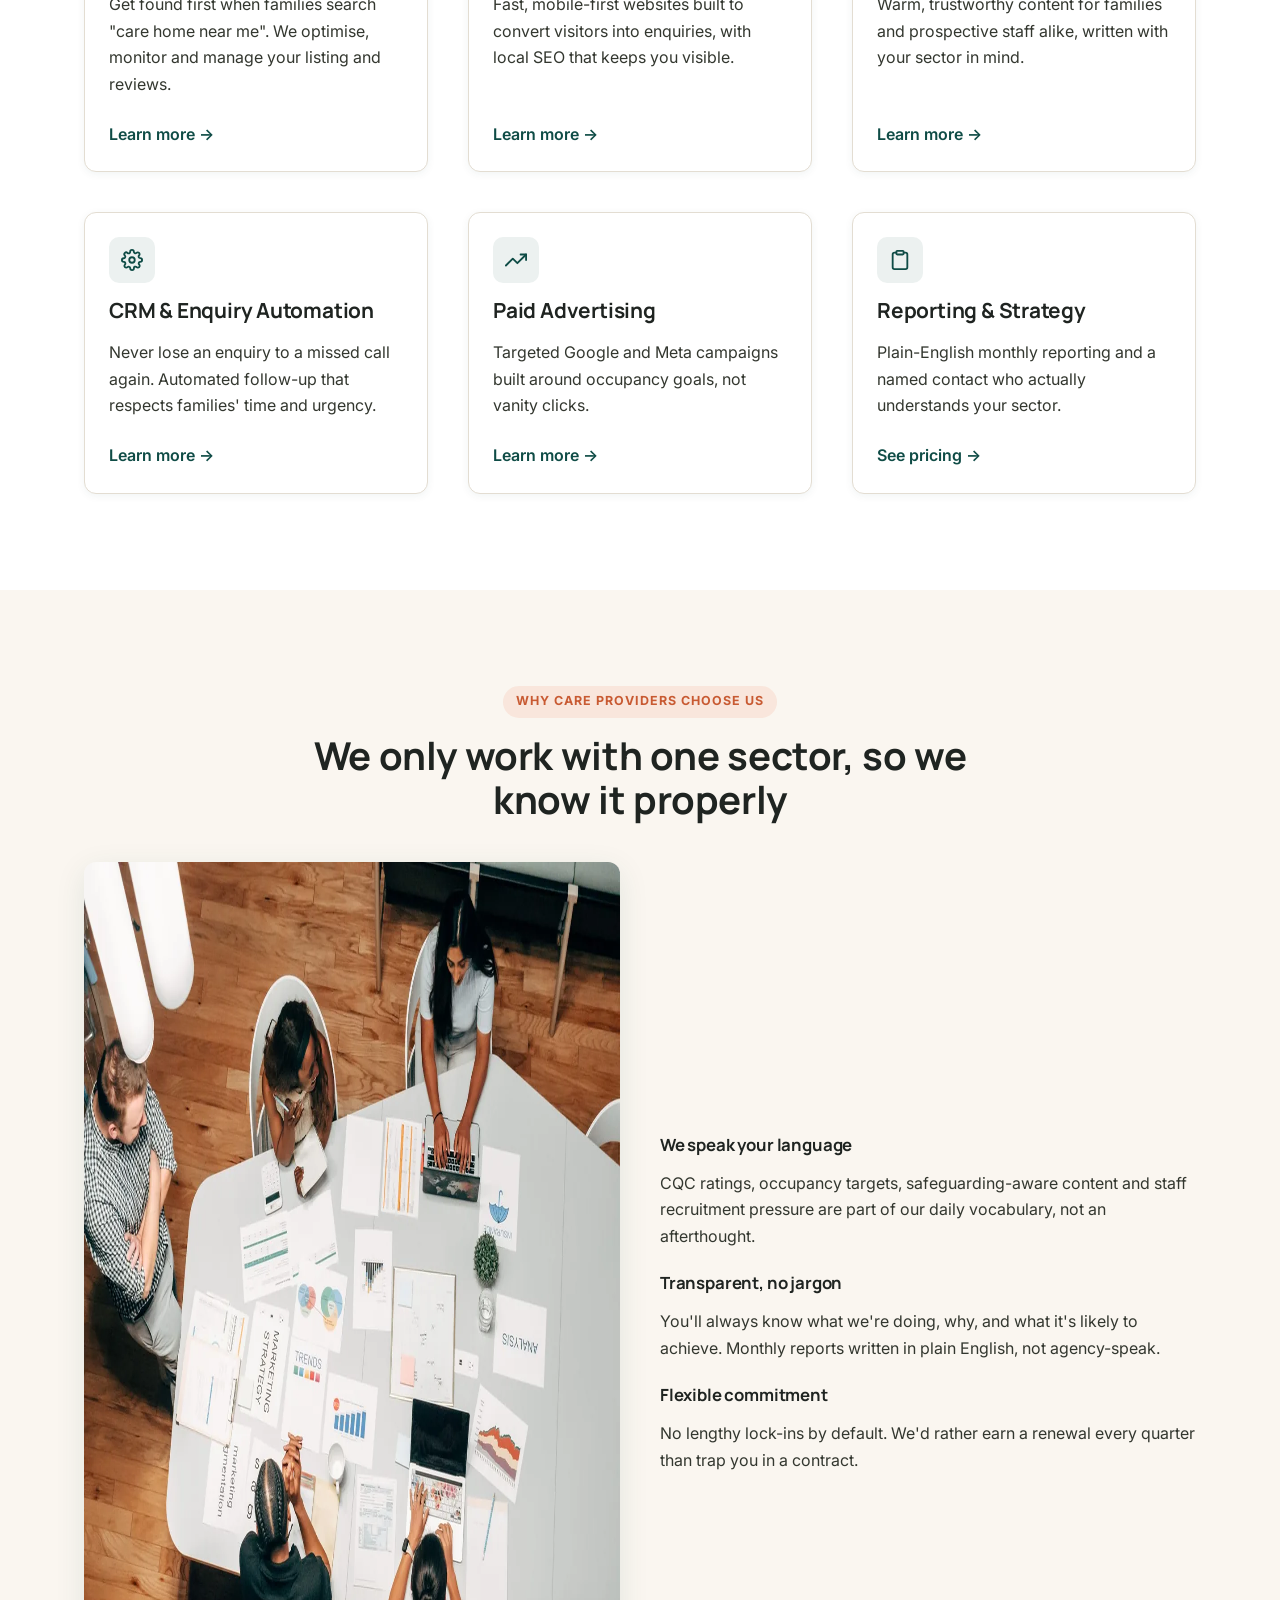
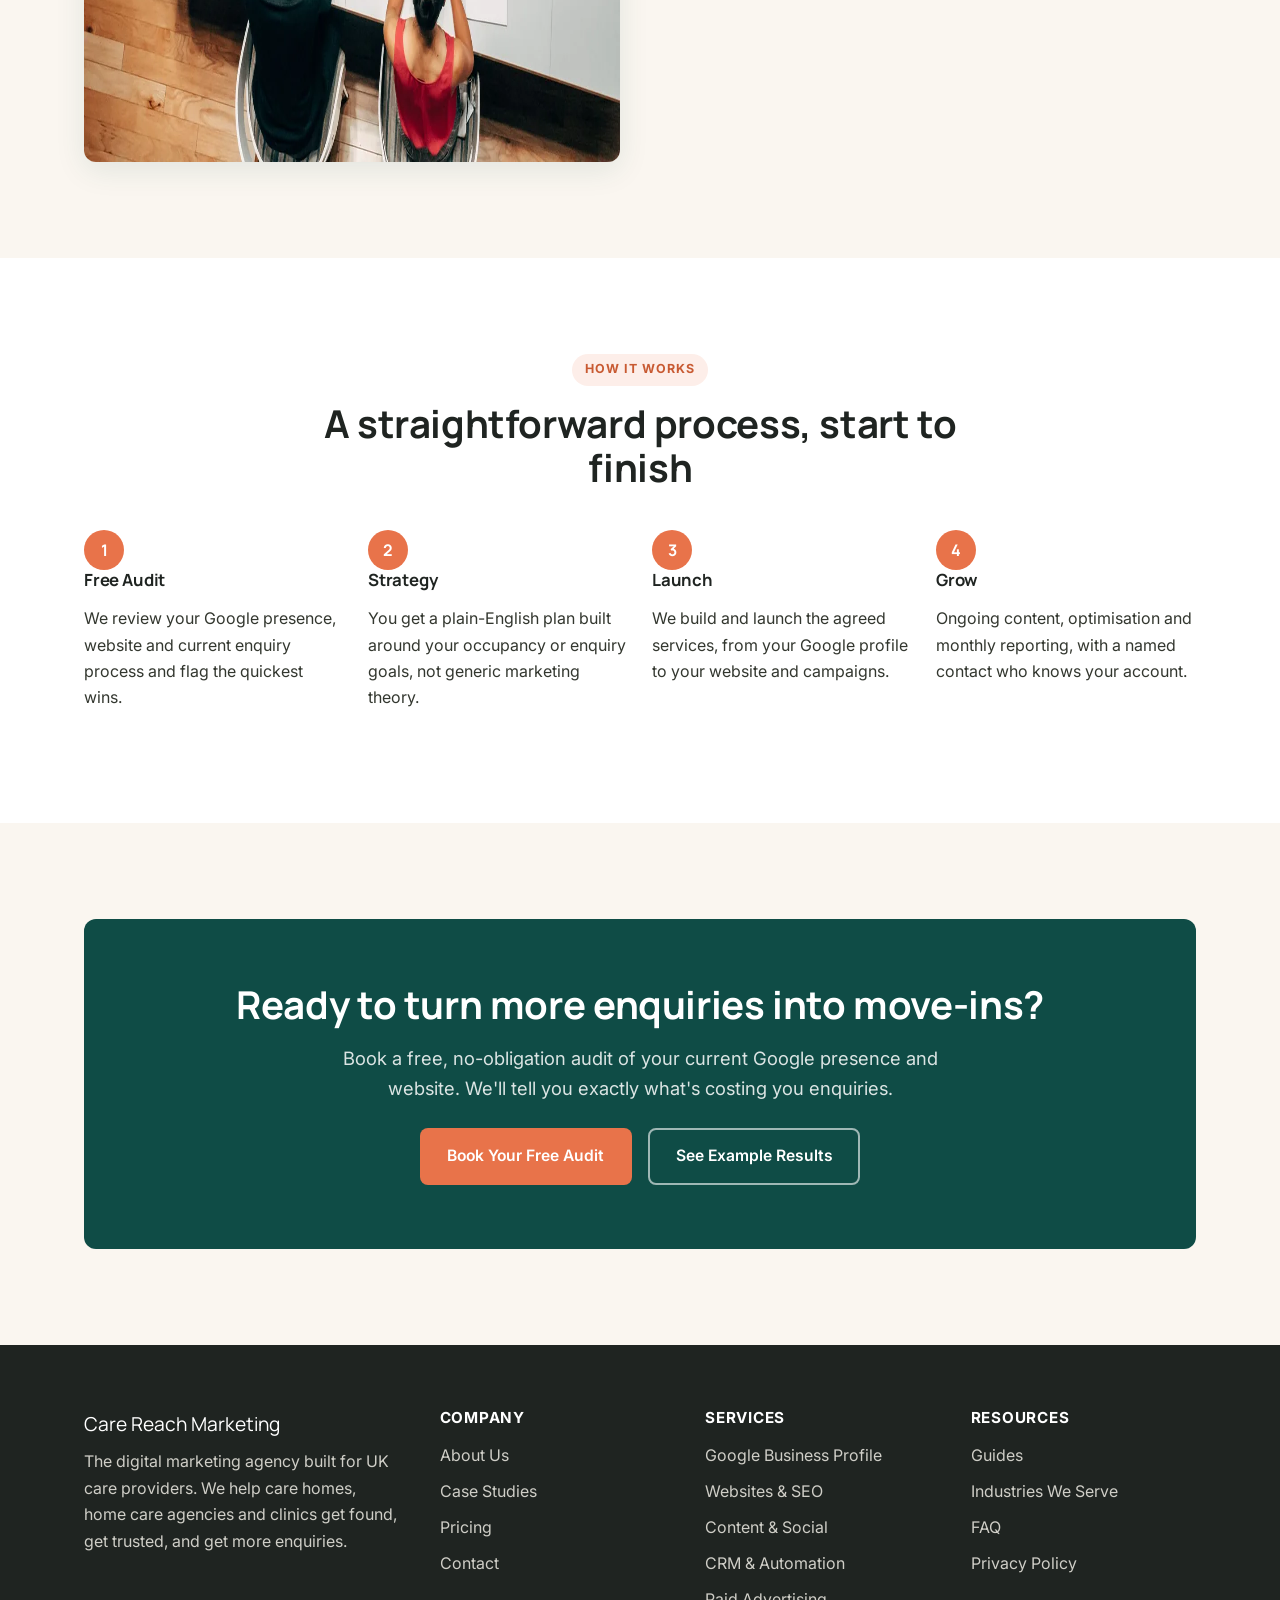
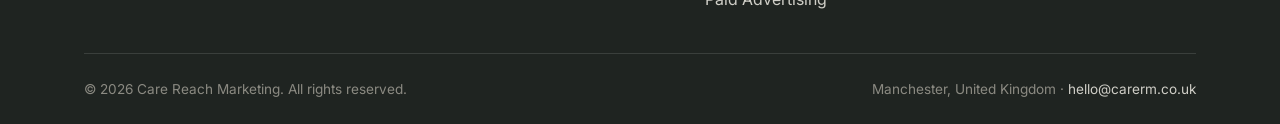
==== commit 95c613bd: "Fix launch blockers: contact form, privacy policy, indexing and performance The contact form was the" ====
--- a/index.html
+++ b/index.html
@@ -6,23 +6,29 @@
 <title>Care Home Marketing Agency UK | Care Reach Marketing</title>
 <meta name="description" content="UK digital marketing agency for care homes, home care agencies and clinics. Get more enquiries with Google, website, content and CRM support. Book a free audit.">
 <link rel="canonical" href="https://care-reach-marketing.vercel.app">
+<meta name="robots" content="noindex, nofollow">
 <meta property="og:type" content="website">
 <meta property="og:site_name" content="Care Reach Marketing">
 <meta property="og:title" content="Care Home Marketing Agency UK | Care Reach Marketing">
 <meta property="og:description" content="UK digital marketing agency for care homes, home care agencies and clinics. Get more enquiries with Google, website, content and CRM support. Book a free audit.">
 <meta property="og:url" content="https://care-reach-marketing.vercel.app">
-<meta property="og:image" content="https://images.pexels.com/photos/6129145/pexels-photo-6129145.jpeg?auto=compress&cs=tinysrgb&w=1200">
+<meta property="og:image" content="https://care-reach-marketing.vercel.app/assets/images/social-card.jpg">
+<meta property="og:image:width" content="1200">
+<meta property="og:image:height" content="630">
 <meta property="og:locale" content="en_GB">
 <meta name="twitter:card" content="summary_large_image">
 <meta name="twitter:title" content="Care Home Marketing Agency UK | Care Reach Marketing">
 <meta name="twitter:description" content="UK digital marketing agency for care homes, home care agencies and clinics. Get more enquiries with Google, website, content and CRM support. Book a free audit.">
-<meta name="twitter:image" content="https://images.pexels.com/photos/6129145/pexels-photo-6129145.jpeg?auto=compress&cs=tinysrgb&w=1200">
+<meta name="twitter:image" content="https://care-reach-marketing.vercel.app/assets/images/social-card.jpg">
+<meta name="theme-color" content="#0F4C46">
 <link rel="preconnect" href="https://fonts.googleapis.com">
 <link rel="preconnect" href="https://fonts.gstatic.com" crossorigin>
 <link href="https://fonts.googleapis.com/css2?family=Manrope:wght@500;600;700;800&family=Inter:wght@400;500;600;700&display=swap" rel="stylesheet">
-<link rel="icon" href="assets/favicon.ico" sizes="any">
-<link rel="apple-touch-icon" href="assets/apple-touch-icon.png">
-<link rel="stylesheet" href="assets/css/styles.css">
+<link rel="icon" href="/assets/favicon.ico" sizes="any">
+<link rel="apple-touch-icon" href="/assets/apple-touch-icon.png">
+<link rel="manifest" href="/site.webmanifest">
+<link rel="stylesheet" href="/assets/css/styles.css">
+<script>window.CRM_CONFIG={formEndpoint:"",contactEmail:"hello@carerm.co.uk"};</script>
 <script type="application/ld+json">
 {
   "@context": "https://schema.org",
@@ -30,10 +36,9 @@
   "name": "Care Reach Marketing",
   "url": "https://care-reach-marketing.vercel.app",
   "logo": "https://care-reach-marketing.vercel.app/assets/images/logo.png",
-  "image": "https://care-reach-marketing.vercel.app/assets/images/logo.png",
+  "image": "https://care-reach-marketing.vercel.app/assets/images/social-card.jpg",
   "description": "Digital marketing agency for UK care homes, home care agencies and private clinics.",
   "email": "hello@carerm.co.uk",
-  "telephone": "+44-161-000-0000",
   "address": {
     "@type": "PostalAddress",
     "addressLocality": "Manchester",
@@ -45,30 +50,31 @@
 </script>
 </head>
 <body>
+<a class="skip-link" href="#main">Skip to main content</a>
 <header class="site-header">
   <div class="container header-inner">
-    <a href="index.html" class="logo">
-      <img src="assets/images/logo.png" alt="Care Reach Marketing" class="logo-img">
+    <a href="/" class="logo">
+      <img src="/assets/images/logo.png" alt="Care Reach Marketing" class="logo-img" width="180" height="40">
     </a>
-    <nav class="main-nav">
-      <ul class="nav-links">
-        <li><a href="index.html" class="active">Home</a></li>
-        <li><a href="about.html">About</a></li>
-        <li><a href="services.html">Services</a></li>
-        <li><a href="case-studies.html">Case Studies</a></li>
-        <li><a href="industries.html">Industries</a></li>
-        <li><a href="pricing.html">Pricing</a></li>
-        <li><a href="resources.html">Resources</a></li>
-        <li><a href="faq.html">FAQ</a></li>
-        <li class="mobile-only-cta"><a href="contact.html" class="btn btn-primary btn-block">Book a Free Audit</a></li>
+    <nav class="main-nav" aria-label="Primary">
+      <ul class="nav-links" id="primary-nav">
+        <li><a href="/" class="active" aria-current="page">Home</a></li>
+        <li><a href="/about">About</a></li>
+        <li><a href="/services">Services</a></li>
+        <li><a href="/case-studies">Case Studies</a></li>
+        <li><a href="/industries">Industries</a></li>
+        <li><a href="/pricing">Pricing</a></li>
+        <li><a href="/faq">FAQ</a></li>
+        <li class="mobile-only-cta"><a href="/contact" class="btn btn-primary btn-block">Book a Free Audit</a></li>
       </ul>
     </nav>
     <div class="nav-cta">
-      <a href="contact.html" class="btn btn-primary">Book a Free Audit</a>
-      <button class="nav-toggle" aria-label="Toggle menu"><span></span><span></span><span></span></button>
+      <a href="/contact" class="btn btn-primary">Book a Free Audit</a>
+      <button class="nav-toggle" type="button" aria-label="Toggle menu" aria-expanded="false" aria-controls="primary-nav"><span></span><span></span><span></span></button>
     </div>
   </div>
 </header>
+<main id="main">
 
 <section class="hero container">
   <div class="hero-copy">
@@ -76,8 +82,8 @@
     <h1>More families finding the right care, sooner.</h1>
     <p class="lede">Care Reach Marketing is a full-service digital marketing agency built specifically for UK care homes, home care agencies and private clinics. We handle your Google presence, website, content and enquiry follow-up, so your team can focus on care.</p>
     <div class="hero-actions">
-      <a href="contact.html" class="btn btn-primary">Book a Free Audit</a>
-      <a href="services.html" class="btn btn-outline" style="color:#1F2421;">See Our Services</a>
+      <a href="/contact" class="btn btn-primary">Book a Free Audit</a>
+      <a href="/services" class="btn btn-outline" style="color:#1F2421;">See Our Services</a>
     </div>
     <div class="hero-stats">
       <div class="hero-stat"><strong>Care-Only</strong><span>Sector specialism, not a side project</span></div>
@@ -86,7 +92,7 @@
     </div>
   </div>
   <div class="hero-media">
-    <img src="assets/images/hero-caregiver.jpg" alt="A carer supporting an elderly resident in a UK care setting" width="640" height="512">
+    <img src="/assets/images/hero-caregiver.webp" alt="A carer supporting an elderly resident in a UK care setting" width="1200" height="800" loading="eager" fetchpriority="high">
   </div>
 </section>
 
@@ -102,37 +108,37 @@
         <div class="card-icon"><svg viewBox="0 0 24 24" fill="none" stroke="currentColor" stroke-width="2" stroke-linecap="round" stroke-linejoin="round"><path d="M21 10c0 7-9 13-9 13s-9-6-9-13a9 9 0 0 1 18 0Z"/><circle cx="12" cy="10" r="3"/></svg></div>
         <h3>Google Business Profile</h3>
         <p>Get found first when families search "care home near me". We optimise, monitor and manage your listing and reviews.</p>
-        <a href="services.html">Learn more &rarr;</a>
+        <a href="/services">Learn more &rarr;</a>
       </div>
       <div class="card service-card">
         <div class="card-icon"><svg viewBox="0 0 24 24" fill="none" stroke="currentColor" stroke-width="2" stroke-linecap="round" stroke-linejoin="round"><rect x="2" y="3" width="20" height="14" rx="2"/><line x1="8" y1="21" x2="16" y2="21"/><line x1="12" y1="17" x2="12" y2="21"/></svg></div>
         <h3>Websites &amp; SEO</h3>
         <p>Fast, mobile-first websites built to convert visitors into enquiries, with local SEO that keeps you visible.</p>
-        <a href="services.html">Learn more &rarr;</a>
+        <a href="/services">Learn more &rarr;</a>
       </div>
       <div class="card service-card">
         <div class="card-icon"><svg viewBox="0 0 24 24" fill="none" stroke="currentColor" stroke-width="2" stroke-linecap="round" stroke-linejoin="round"><path d="M21 11.5a8.38 8.38 0 0 1-.9 3.8 8.5 8.5 0 0 1-7.6 4.7 8.38 8.38 0 0 1-3.8-.9L3 21l1.9-5.7a8.38 8.38 0 0 1-.9-3.8 8.5 8.5 0 0 1 4.7-7.6 8.38 8.38 0 0 1 3.8-.9h.5a8.48 8.48 0 0 1 8 8v.5z"/></svg></div>
         <h3>Content &amp; Social Media</h3>
         <p>Warm, trustworthy content for families and prospective staff alike, written with your sector in mind.</p>
-        <a href="services.html">Learn more &rarr;</a>
+        <a href="/services">Learn more &rarr;</a>
       </div>
       <div class="card service-card">
         <div class="card-icon"><svg viewBox="0 0 24 24" fill="none" stroke="currentColor" stroke-width="2" stroke-linecap="round" stroke-linejoin="round"><circle cx="12" cy="12" r="3"/><path d="M19.4 15a1.65 1.65 0 0 0 .33 1.82l.06.06a2 2 0 1 1-2.83 2.83l-.06-.06a1.65 1.65 0 0 0-1.82-.33 1.65 1.65 0 0 0-1 1.51V21a2 2 0 0 1-4 0v-.09A1.65 1.65 0 0 0 9 19.4a1.65 1.65 0 0 0-1.82.33l-.06.06a2 2 0 1 1-2.83-2.83l.06-.06a1.65 1.65 0 0 0 .33-1.82 1.65 1.65 0 0 0-1.51-1H3a2 2 0 0 1 0-4h.09A1.65 1.65 0 0 0 4.6 9a1.65 1.65 0 0 0-.33-1.82l-.06-.06a2 2 0 1 1 2.83-2.83l.06.06a1.65 1.65 0 0 0 1.82.33H9a1.65 1.65 0 0 0 1-1.51V3a2 2 0 0 1 4 0v.09a1.65 1.65 0 0 0 1 1.51 1.65 1.65 0 0 0 1.82-.33l.06-.06a2 2 0 1 1 2.83 2.83l-.06.06a1.65 1.65 0 0 0-.33 1.82V9a1.65 1.65 0 0 0 1.51 1H21a2 2 0 0 1 0 4h-.09a1.65 1.65 0 0 0-1.51 1z"/></svg></div>
         <h3>CRM &amp; Enquiry Automation</h3>
         <p>Never lose an enquiry to a missed call again. Automated follow-up that respects families' time and urgency.</p>
-        <a href="services.html">Learn more &rarr;</a>
+        <a href="/services">Learn more &rarr;</a>
       </div>
       <div class="card service-card">
         <div class="card-icon"><svg viewBox="0 0 24 24" fill="none" stroke="currentColor" stroke-width="2" stroke-linecap="round" stroke-linejoin="round"><polyline points="23 6 13.5 15.5 8.5 10.5 1 18"/><polyline points="17 6 23 6 23 12"/></svg></div>
         <h3>Paid Advertising</h3>
         <p>Targeted Google and Meta campaigns built around occupancy goals, not vanity clicks.</p>
-        <a href="services.html">Learn more &rarr;</a>
+        <a href="/services">Learn more &rarr;</a>
       </div>
       <div class="card service-card">
         <div class="card-icon"><svg viewBox="0 0 24 24" fill="none" stroke="currentColor" stroke-width="2" stroke-linecap="round" stroke-linejoin="round"><path d="M16 4h2a2 2 0 0 1 2 2v14a2 2 0 0 1-2 2H6a2 2 0 0 1-2-2V6a2 2 0 0 1 2-2h2"/><rect x="8" y="2" width="8" height="4" rx="1" ry="1"/></svg></div>
         <h3>Reporting &amp; Strategy</h3>
         <p>Plain-English monthly reporting and a named contact who actually understands your sector.</p>
-        <a href="pricing.html">See pricing &rarr;</a>
+        <a href="/pricing">See pricing &rarr;</a>
       </div>
     </div>
   </div>
@@ -145,7 +151,7 @@
       <h2>We only work with one sector, so we know it properly</h2>
     </div>
     <div class="grid grid-2" style="margin-top:2.5rem;align-items:center;">
-      <img src="assets/images/team-discussion.jpg" alt="Marketing team reviewing a care client's campaign performance" style="border-radius:12px;box-shadow:var(--shadow-md);">
+      <img src="/assets/images/team-discussion.webp" alt="Marketing team reviewing a care client's campaign performance" style="border-radius:12px;box-shadow:var(--shadow-md);" width="1200" height="900" loading="lazy" decoding="async">
       <div>
         <div style="margin-bottom:1.5rem;">
           <h4>We speak your language</h4>
@@ -185,12 +191,13 @@
       <h2>Ready to turn more enquiries into move-ins?</h2>
       <p class="lede center" style="color:rgba(255,255,255,0.85);">Book a free, no-obligation audit of your current Google presence and website. We'll tell you exactly what's costing you enquiries.</p>
       <div class="hero-actions" style="justify-content:center;">
-        <a href="contact.html" class="btn btn-primary">Book Your Free Audit</a>
-        <a href="case-studies.html" class="btn btn-outline">See Example Results</a>
-      </div>
-    </div>
-  </div>
-</section>
+        <a href="/contact" class="btn btn-primary">Book Your Free Audit</a>
+        <a href="/case-studies" class="btn btn-outline">See Example Results</a>
+      </div>
+    </div>
+  </div>
+</section>
+</main>
 <footer class="site-footer">
   <div class="container">
     <div class="footer-grid">
@@ -201,38 +208,38 @@
       <div>
         <h4>Company</h4>
         <ul class="footer-links">
-          <li><a href="about.html">About Us</a></li>
-          <li><a href="case-studies.html">Case Studies</a></li>
-          <li><a href="pricing.html">Pricing</a></li>
-          <li><a href="contact.html">Contact</a></li>
+          <li><a href="/about">About Us</a></li>
+          <li><a href="/case-studies">Case Studies</a></li>
+          <li><a href="/pricing">Pricing</a></li>
+          <li><a href="/contact">Contact</a></li>
         </ul>
       </div>
       <div>
         <h4>Services</h4>
         <ul class="footer-links">
-          <li><a href="services.html">Google Business Profile</a></li>
-          <li><a href="services.html">Websites &amp; SEO</a></li>
-          <li><a href="services.html">Content &amp; Social</a></li>
-          <li><a href="services.html">CRM &amp; Automation</a></li>
-          <li><a href="services.html">Paid Advertising</a></li>
+          <li><a href="/services">Google Business Profile</a></li>
+          <li><a href="/services">Websites &amp; SEO</a></li>
+          <li><a href="/services">Content &amp; Social</a></li>
+          <li><a href="/services">CRM &amp; Automation</a></li>
+          <li><a href="/services">Paid Advertising</a></li>
         </ul>
       </div>
       <div>
         <h4>Resources</h4>
         <ul class="footer-links">
-          <li><a href="resources.html">Blog</a></li>
-          <li><a href="industries.html">Industries We Serve</a></li>
-          <li><a href="faq.html">FAQ</a></li>
-          <li><a href="contact.html">Get in Touch</a></li>
+          <li><a href="/resources">Guides</a></li>
+          <li><a href="/industries">Industries We Serve</a></li>
+          <li><a href="/faq">FAQ</a></li>
+          <li><a href="/privacy">Privacy Policy</a></li>
         </ul>
       </div>
     </div>
     <div class="footer-bottom">
-      <span>&copy; 2026 Care Reach Marketing Ltd. All rights reserved.</span>
-      <span>Manchester, United Kingdom &middot; hello@carerm.co.uk</span>
+      <span>&copy; 2026 Care Reach Marketing. All rights reserved.</span>
+      <span>Manchester, United Kingdom &middot; <a href="mailto:hello@carerm.co.uk">hello@carerm.co.uk</a></span>
     </div>
   </div>
 </footer>
-<script src="assets/js/main.js"></script>
+<script src="/assets/js/main.js"></script>
 </body>
 </html>
--- a/assets/css/styles.css
+++ b/assets/css/styles.css
@@ -440,3 +440,46 @@
   .grid-2, .grid-3, .grid-4, .pricing-grid, .footer-grid, .steps, .form-grid { grid-template-columns: 1fr; }
   .footer-bottom { flex-direction: column; align-items: flex-start; }
 }
+
+/* Skip link — visible only when focused by keyboard */
+.skip-link {
+  position: absolute; left: -9999px; top: 0; z-index: 100;
+  background: var(--color-primary); color: #fff;
+  padding: 0.75rem 1.25rem; border-radius: 0 0 6px 0;
+  font-family: var(--font-body); font-weight: 600; text-decoration: none;
+}
+.skip-link:focus { left: 0; }
+
+/* Visible focus ring for keyboard users */
+a:focus-visible, button:focus-visible, input:focus-visible,
+select:focus-visible, textarea:focus-visible {
+  outline: 3px solid var(--color-accent);
+  outline-offset: 2px;
+}
+
+/* Callout used for the privacy-policy note and the form warning */
+.notice {
+  background: var(--color-cream-alt);
+  border-left: 4px solid var(--color-primary);
+  padding: 1rem 1.25rem; border-radius: 6px;
+  margin-bottom: 1.5rem; font-size: 0.95rem;
+}
+.notice-warning { border-left-color: var(--color-accent); background: #FDF0EA; }
+
+/* Contact form: consent text, status messages, honeypot */
+.form-consent {
+  font-size: 0.85rem; color: var(--color-text-muted);
+  margin: 1rem 0 1.25rem; line-height: 1.5;
+}
+.form-status { margin-top: 1rem; font-size: 0.92rem; min-height: 1.2em; }
+.form-status.is-error { color: var(--color-accent-dark); font-weight: 600; }
+.form-hp {
+  position: absolute; width: 1px; height: 1px;
+  overflow: hidden; clip: rect(0 0 0 0); white-space: nowrap;
+}
+.form-confirmation:focus { outline: none; }
+
+/* Long-form legal copy */
+.prose h2 { margin-top: 2rem; }
+.prose p, .prose li { line-height: 1.7; }
+.prose ul { margin-bottom: 1.25rem; }
